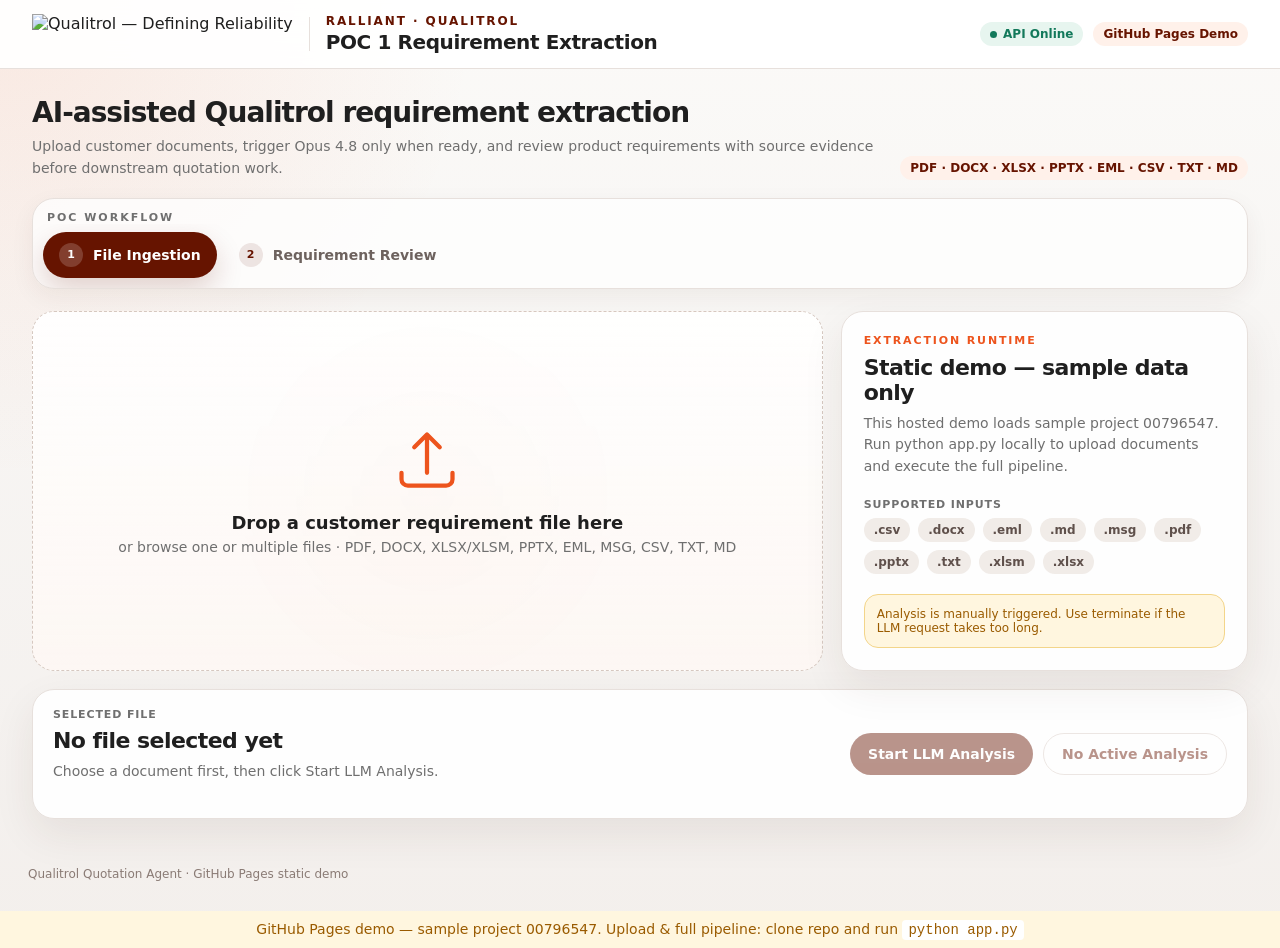
==== docs/index.html @ a20c7859 "Add GitHub Pages static demo for the webapp." ====
<!DOCTYPE html>
<html lang="en" data-static-host="github-pages">
<head>
  <meta charset="UTF-8" />
  <meta name="viewport" content="width=device-width, initial-scale=1.0" />
  <title>Qualitrol POC 1 Requirement Extraction</title>
  <style>
    :root {
      --ralliant-brown: #661400;
      --ralliant-orange: #ed541d;
      --ralliant-orange-soft: #fff1ea;
      --ink: #1f1f1f;
      --muted: #6f6f6f;
      --line: #e7e0dc;
      --paper: #ffffff;
      --workspace: #f7f5f3;
      --success: #13795b;
      --success-soft: #e7f5ef;
      --warning: #9a5b00;
      --warning-soft: #fff6df;
      --shadow: 0 16px 42px rgb(70 40 25 / 0.08);
      --shadow-soft: 0 8px 24px rgb(70 40 25 / 0.06);
      --radius-xl: 22px;
      --radius-lg: 16px;
      --radius-md: 12px;
    }

    * { box-sizing: border-box; }
    html { min-height: 100%; }
    body {
      margin: 0;
      min-height: 100vh;
      color: var(--ink);
      background:
        radial-gradient(circle at top left, rgb(237 84 29 / 0.10), transparent 30%),
        linear-gradient(180deg, #fbfaf8 0%, var(--workspace) 42%, #f3efec 100%);
      font-family: "Segoe UI", system-ui, -apple-system, BlinkMacSystemFont, sans-serif;
      -webkit-font-smoothing: antialiased;
    }

    button,
    input,
    textarea {
      font: inherit;
    }

    button {
      border: 0;
    }

    .topbar {
      position: sticky;
      top: 0;
      z-index: 30;
      border-bottom: 1px solid var(--line);
      background: rgb(255 255 255 / 0.92);
      backdrop-filter: blur(18px);
    }

    .topbar-inner {
      width: 100%;
      max-width: 1280px;
      margin: 0 auto;
      padding: 14px 32px;
      display: flex;
      align-items: center;
      justify-content: space-between;
      gap: 20px;
    }

    .brand-lockup {
      display: flex;
      align-items: center;
      gap: 14px;
      min-width: 0;
    }

    .brand-mark {
      width: 42px;
      height: 42px;
      border-radius: 14px;
      display: grid;
      place-items: center;
      color: #fff;
      background: linear-gradient(135deg, var(--ralliant-brown), var(--ralliant-orange));
      font-weight: 900;
      letter-spacing: -0.04em;
      box-shadow: 0 10px 24px rgb(102 20 0 / 0.22);
    }

    .brand-logo {
      height: 40px;
      width: auto;
      display: block;
    }

    .brand-divider {
      width: 1px;
      height: 34px;
      background: var(--line);
      margin: 0 2px;
    }

    .brand-eyebrow {
      margin: 0 0 3px;
      color: var(--ralliant-brown);
      font-size: 12px;
      font-weight: 800;
      letter-spacing: 0.16em;
      text-transform: uppercase;
    }

    .topbar h1 {
      margin: 0;
      font-size: 20px;
      font-weight: 800;
      line-height: 1.15;
      letter-spacing: -0.02em;
      text-align: left;
    }

    .topbar-actions {
      display: flex;
      align-items: center;
      justify-content: flex-end;
      gap: 10px;
      flex-wrap: wrap;
    }

    .app-shell {
      max-width: 1280px;
      margin: 0 auto;
      padding: 28px 32px 48px;
    }

    .poc-subheader {
      display: grid;
      grid-template-columns: minmax(0, 1fr) auto;
      gap: 20px;
      align-items: end;
      margin-bottom: 18px;
    }

    .poc-title {
      margin: 0;
      font-size: 28px;
      line-height: 1.12;
      letter-spacing: -0.035em;
      font-weight: 850;
    }

    .poc-copy {
      margin: 8px 0 0;
      color: var(--muted);
      font-size: 14px;
      line-height: 1.55;
    }

    .process-tabs {
      margin-bottom: 22px;
      border: 1px solid var(--line);
      border-radius: var(--radius-xl);
      background: rgb(255 255 255 / 0.76);
      box-shadow: var(--shadow-soft);
      overflow: hidden;
    }

    .process-tabs-header {
      display: flex;
      align-items: center;
      justify-content: space-between;
      gap: 12px;
      padding: 12px 14px 0;
    }

    .process-tabs-title {
      margin: 0;
      color: var(--muted);
      font-size: 11px;
      font-weight: 800;
      letter-spacing: 0.18em;
      text-transform: uppercase;
    }

    .nav-stack {
      display: flex;
      gap: 6px;
      overflow-x: auto;
      padding: 8px 10px 10px;
      scrollbar-width: thin;
    }

    .tab-btn {
      position: relative;
      min-height: 46px;
      display: inline-flex;
      align-items: center;
      gap: 10px;
      flex: 0 0 auto;
      padding: 10px 16px;
      border-radius: 999px;
      background: transparent;
      color: #6d625e;
      font-size: 14px;
      font-weight: 750;
      cursor: pointer;
      transition: transform 180ms ease, background 180ms ease, color 180ms ease, box-shadow 180ms ease;
    }

    .tab-btn:hover {
      transform: translateY(-1px);
      background: var(--ralliant-orange-soft);
      color: var(--ralliant-brown);
    }

    .tab-btn.active {
      background: var(--ralliant-brown);
      color: #fff;
      box-shadow: 0 12px 28px rgb(102 20 0 / 0.18);
    }

    .tab-btn span:first-child {
      width: 24px;
      height: 24px;
      display: inline-flex;
      align-items: center;
      justify-content: center;
      border-radius: 50%;
      background: rgb(102 20 0 / 0.10);
      color: var(--ralliant-brown);
      font-size: 11px;
      font-weight: 900;
    }

    .tab-btn.active span:first-child {
      background: rgb(255 255 255 / 0.18);
      color: #fff;
    }

    .workspace-grid,
    .two-column,
    .review-grid,
    .pricing-grid,
    .sync-grid {
      display: grid;
      gap: 18px;
    }

    .two-column {
      grid-template-columns: minmax(0, 1.32fr) minmax(320px, 0.68fr);
    }

    .review-grid,
    .sync-grid {
      grid-template-columns: repeat(2, minmax(0, 1fr));
    }

    .pricing-grid {
      grid-template-columns: 320px minmax(0, 1fr);
    }

    .tab-panel {
      display: none;
    }

    .tab-panel.active {
      display: block;
      animation: panelIn 300ms cubic-bezier(.2, .8, .2, 1);
    }

    @keyframes panelIn {
      from {
        opacity: 0;
        transform: translateY(8px) scale(0.992);
        filter: blur(2px);
      }
      to {
        opacity: 1;
        transform: translateY(0) scale(1);
        filter: blur(0);
      }
    }

    .hidden { display: none !important; }

    .card,
    .signal-card {
      border: 1px solid var(--line);
      border-radius: var(--radius-xl);
      background: rgb(255 255 255 / 0.92);
      box-shadow: var(--shadow);
    }

    .card {
      overflow: hidden;
    }

    .card-body,
    .signal-card {
      padding: 22px;
    }

    .section-kicker {
      margin: 0 0 8px;
      color: var(--ralliant-orange);
      font-size: 11px;
      font-weight: 850;
      letter-spacing: 0.17em;
      text-transform: uppercase;
    }

    .section-heading {
      margin: 0;
      color: var(--ink);
      font-size: 22px;
      font-weight: 820;
      letter-spacing: -0.025em;
    }

    .section-copy {
      margin: 8px 0 0;
      color: var(--muted);
      font-size: 14px;
      line-height: 1.55;
    }

    .badge {
      display: inline-flex;
      align-items: center;
      gap: 6px;
      border-radius: 999px;
      padding: 5px 10px;
      background: #f1ece8;
      color: #5f504b;
      font-size: 12px;
      font-weight: 780;
      white-space: nowrap;
    }

    .badge.success {
      background: var(--success-soft);
      color: var(--success);
    }

    .badge.accent {
      background: var(--ralliant-orange-soft);
      color: var(--ralliant-brown);
    }

    .status-dot {
      width: 7px;
      height: 7px;
      border-radius: 50%;
      background: currentColor;
    }

    .drop-zone {
      min-height: 310px;
      padding: 46px;
      display: flex;
      flex-direction: column;
      align-items: center;
      justify-content: center;
      text-align: center;
      border: 1.8px dashed #d6c8c0;
      border-radius: var(--radius-xl);
      background:
        linear-gradient(180deg, rgb(255 255 255 / 0.92), rgb(255 248 244 / 0.78)),
        radial-gradient(circle at center, rgb(237 84 29 / 0.10), transparent 48%);
      cursor: pointer;
      transition: transform 180ms ease, border-color 180ms ease, background 180ms ease, box-shadow 180ms ease;
    }

    .drop-zone:hover {
      transform: translateY(-2px);
      border-color: var(--ralliant-orange);
      box-shadow: 0 18px 40px rgb(237 84 29 / 0.10);
    }

    .drop-zone svg {
      width: 68px;
      height: 68px;
      color: var(--ralliant-orange);
      margin-bottom: 18px;
      transition: transform 220ms ease;
    }

    .drop-zone:hover svg {
      transform: translateY(-4px);
    }

    .drop-title {
      margin: 0;
      font-size: 18px;
      font-weight: 850;
    }

    .drop-subtitle {
      margin: 6px 0 0;
      color: var(--muted);
      font-size: 14px;
    }

    .file-queue {
      margin-top: 18px;
      display: grid;
      gap: 10px;
    }

    .file-pill {
      display: flex;
      align-items: center;
      justify-content: space-between;
      gap: 14px;
      padding: 12px 14px;
      border: 1px solid #efe4de;
      border-radius: 16px;
      background: #fffaf7;
      animation: fileIn 180ms ease both;
    }

    @keyframes fileIn {
      from { opacity: 0; transform: translateY(4px); }
      to { opacity: 1; transform: translateY(0); }
    }

    .file-pill-main {
      min-width: 0;
    }

    .file-pill-name {
      margin: 0;
      overflow: hidden;
      color: var(--ink);
      font-weight: 800;
      text-overflow: ellipsis;
      white-space: nowrap;
    }

    .file-pill-meta {
      margin: 3px 0 0;
      color: var(--muted);
      font-size: 12px;
    }

    .file-pill-remove {
      flex: 0 0 auto;
      width: 30px;
      height: 30px;
      border-radius: 50%;
      background: #fff;
      color: var(--ralliant-brown);
      border: 1px solid #eadbd3;
      cursor: pointer;
      transition: 160ms ease;
    }

    .file-pill-remove:hover {
      background: var(--ralliant-orange-soft);
      transform: scale(1.04);
    }

    .field-label {
      display: block;
      margin-bottom: 7px;
      color: var(--muted);
      font-size: 11px;
      font-weight: 820;
      letter-spacing: 0.08em;
      text-transform: uppercase;
    }

    .field-input {
      width: 100%;
      border: 1px solid #d6cbc5;
      border-radius: 12px;
      padding: 10px 12px;
      color: var(--ink);
      background: #fff;
      font-size: 14px;
      outline: none;
      transition: border-color 160ms ease, box-shadow 160ms ease;
    }

    .field-input:focus {
      border-color: var(--ralliant-orange);
      box-shadow: 0 0 0 4px rgb(237 84 29 / 0.11);
    }

    .button-row {
      display: flex;
      gap: 10px;
      flex-wrap: wrap;
      align-items: center;
    }

    .btn-primary,
    .btn-secondary {
      min-height: 42px;
      display: inline-flex;
      align-items: center;
      justify-content: center;
      gap: 8px;
      border-radius: 999px;
      padding: 10px 18px;
      font-size: 14px;
      font-weight: 820;
      cursor: pointer;
      transition: transform 160ms ease, background 160ms ease, box-shadow 160ms ease, opacity 160ms ease;
    }

    .btn-primary {
      color: #fff;
      background: var(--ralliant-brown);
      box-shadow: 0 10px 24px rgb(102 20 0 / 0.20);
    }

    .btn-primary:hover:not(:disabled) {
      transform: translateY(-1px);
      background: #7c1c00;
    }

    .btn-secondary {
      border: 1px solid #d8cbc4;
      color: var(--ralliant-brown);
      background: #fff;
    }

    .btn-secondary:hover:not(:disabled) {
      transform: translateY(-1px);
      background: var(--ralliant-orange-soft);
    }

    .btn-primary:disabled,
    .btn-secondary:disabled {
      cursor: not-allowed;
      opacity: 0.45;
      box-shadow: none;
    }

    .selected-card {
      padding: 18px 20px;
      display: flex;
      align-items: center;
      justify-content: space-between;
      gap: 20px;
    }

    .progress-card {
      padding: 18px 20px;
    }

    .progress-inline {
      display: flex;
      align-items: center;
      gap: 12px;
      color: #5f504b;
      font-weight: 760;
    }

    .spinner {
      width: 20px;
      height: 20px;
      border-radius: 50%;
      border: 3px solid #f2d5c9;
      border-top-color: var(--ralliant-orange);
      animation: spin 900ms linear infinite;
      flex: 0 0 auto;
    }

    @keyframes spin {
      to { transform: rotate(360deg); }
    }

    .result-head,
    .review-head,
    .card-head {
      padding: 16px 20px;
      display: flex;
      align-items: center;
      justify-content: space-between;
      gap: 14px;
      border-bottom: 1px solid var(--line);
    }

    .result-meta {
      display: flex;
      align-items: center;
      gap: 12px;
      min-width: 0;
    }

    .result-icon {
      width: 42px;
      height: 42px;
      display: grid;
      place-items: center;
      flex: 0 0 auto;
      border-radius: 14px;
      color: var(--success);
      background: var(--success-soft);
    }

    .stats-grid {
      padding: 18px 20px;
      display: grid;
      grid-template-columns: repeat(4, minmax(0, 1fr));
      gap: 12px;
    }

    .stat-tile {
      padding: 14px;
      border-radius: 16px;
      background: #fbf8f6;
      border: 1px solid #f0e8e3;
      text-align: center;
    }

    .stat-value {
      margin: 0;
      color: var(--ralliant-brown);
      font-size: 27px;
      font-weight: 900;
      letter-spacing: -0.04em;
    }

    .stat-label {
      margin: 2px 0 0;
      color: var(--muted);
      font-size: 11px;
      font-weight: 760;
      text-transform: uppercase;
      letter-spacing: 0.06em;
    }

    .result-actions {
      padding: 0 20px 20px;
    }

    .chip-row {
      display: flex;
      flex-wrap: wrap;
      gap: 8px;
      justify-content: flex-end;
    }

    .warning-box {
      margin-top: 14px;
      border: 1px solid #f3d58a;
      border-radius: 14px;
      background: var(--warning-soft);
      color: var(--warning);
      padding: 12px;
      font-size: 12px;
    }

    .empty-notice {
      margin-top: 18px;
      display: flex;
      align-items: flex-start;
      gap: 14px;
      padding: 18px 20px;
      border: 1px solid #f3d58a;
      border-radius: var(--radius-xl);
      background: var(--warning-soft);
    }

    .empty-notice-icon {
      flex: 0 0 auto;
      width: 34px;
      height: 34px;
      display: grid;
      place-items: center;
      border-radius: 50%;
      background: #f5c451;
      color: #7a4a00;
      font-weight: 900;
    }

    .missing-info-panel {
      margin-top: 18px;
      border: 1px solid #d8e4f0;
      border-radius: var(--radius-xl);
      background: #f7fafc;
      overflow: hidden;
    }

    .missing-info-head {
      padding: 14px 20px;
      display: flex;
      align-items: center;
      justify-content: space-between;
      gap: 12px;
      border-bottom: 1px solid #d8e4f0;
      background: #eef4f9;
    }

    .missing-info-list article {
      padding: 16px 20px;
      border-top: 1px solid #e8eef4;
    }

    .missing-info-list article:first-child {
      border-top: 0;
    }

    .priority-high {
      background: #fde8e8;
      color: #9b1c1c;
    }

    .priority-medium {
      background: #fff6df;
      color: #9a5b00;
    }

    .priority-low {
      background: #eef4f9;
      color: #3d5a73;
    }

    pre {
      margin: 0;
      padding: 18px 20px;
      max-height: 480px;
      overflow: auto;
      white-space: pre-wrap;
      color: #4d4542;
      background: #fffdfc;
      font-family: Consolas, "Courier New", monospace;
      font-size: 12px;
      line-height: 1.55;
    }

    table {
      width: 100%;
      border-collapse: collapse;
      font-size: 14px;
    }

    th,
    td {
      padding: 12px 14px;
      border-bottom: 1px solid #f0e8e3;
      text-align: left;
      vertical-align: top;
    }

    th {
      background: #fbf8f6;
      color: var(--muted);
      font-size: 11px;
      font-weight: 850;
      letter-spacing: 0.06em;
      text-transform: uppercase;
    }

    td.text-right,
    th.text-right {
      text-align: right;
    }

    .requirements-list article,
    .requirements-list > div {
      padding: 18px 20px;
      border-top: 1px solid #f0e8e3;
    }

    blockquote {
      margin: 12px 0 0;
      border-left: 4px solid var(--ralliant-orange);
      border-radius: 0 12px 12px 0;
      background: var(--ralliant-orange-soft);
      padding: 10px 12px;
      color: #5f504b;
      font-size: 12px;
      line-height: 1.5;
    }

    .app-footer {
      max-width: 1440px;
      margin: 0;
      padding: 0 28px 30px;
      color: #8a7b75;
      text-align: left;
      font-size: 12px;
    }

    @media (max-width: 980px) {
      .topbar-inner,
      .poc-subheader,
      .selected-card,
      .result-head,
      .review-head,
      .card-head {
        align-items: flex-start;
        flex-direction: column;
      }

      .topbar-inner,
      .poc-subheader {
        display: flex;
      }

      .two-column,
      .review-grid,
      .pricing-grid,
      .sync-grid,
      .stats-grid {
        grid-template-columns: 1fr;
      }
    }
  </style>
</head>
<body>
  <header class="topbar">
    <div class="topbar-inner">
      <div class="brand-lockup">
        <img src="/static/qualitrol-logo.png" alt="Qualitrol — Defining Reliability" class="brand-logo" />
        <div class="brand-divider"></div>
        <div>
          <p class="brand-eyebrow">Ralliant · Qualitrol</p>
          <h1>POC 1 Requirement Extraction</h1>
        </div>
      </div>
      <div class="topbar-actions">
        <span class="badge success"><span class="status-dot"></span> API Online</span>
        <span class="badge accent" id="llm-mode-badge">Checking AI Runtime</span>
      </div>
    </div>
  </header>

  <div class="app-shell">
    <section class="poc-subheader">
      <div>
        <h2 class="poc-title">AI-assisted Qualitrol requirement extraction</h2>
        <p class="poc-copy">Upload customer documents, trigger Opus 4.8 only when ready, and review product requirements with source evidence before downstream quotation work.</p>
      </div>
      <div class="badge accent">PDF · DOCX · XLSX · PPTX · EML · CSV · TXT · MD</div>
    </section>

    <nav class="process-tabs">
      <div class="process-tabs-header">
        <p class="process-tabs-title">POC Workflow</p>
      </div>
      <div class="nav-stack" role="tablist" aria-label="POC workflow tabs">
        <button class="tab-btn active" data-tab="ingestion" type="button">
          <span>1</span>
          <span>File Ingestion</span>
        </button>
        <button class="tab-btn" data-tab="boq" type="button">
          <span>2</span>
          <span>Requirement Review</span>
        </button>
        <button class="tab-btn hidden" data-tab="pricing" type="button">
          <span>3</span>
          <span>Dynamic Pricing</span>
        </button>
        <button class="tab-btn hidden" data-tab="sync" type="button">
          <span>4</span>
          <span>Sync Dashboard</span>
        </button>
      </div>
    </nav>

    <main class="content-main">
      <section id="tab-ingestion" class="tab-panel active">
        <div class="two-column">
          <div id="drop-zone" class="drop-zone">
            <svg fill="none" stroke="currentColor" stroke-width="1.5" viewBox="0 0 24 24" aria-hidden="true">
              <path stroke-linecap="round" stroke-linejoin="round" d="M3 16.5v2.25A2.25 2.25 0 005.25 21h13.5A2.25 2.25 0 0021 18.75V16.5m-13.5-9L12 3m0 0l4.5 4.5M12 3v13.5" />
            </svg>
            <p class="drop-title">Drop a customer requirement file here</p>
            <p class="drop-subtitle">or browse one or multiple files · PDF, DOCX, XLSX/XLSM, PPTX, EML, MSG, CSV, TXT, MD</p>
            <input type="file" id="file-input" class="hidden" multiple accept=".pdf,.docx,.xlsx,.xlsm,.pptx,.eml,.msg,.csv,.txt,.md" />
          </div>

          <aside class="signal-card">
            <p class="section-kicker">Extraction Runtime</p>
            <h3 class="section-heading" id="runtime-title">Loading POC 1 status...</h3>
            <p class="section-copy" id="runtime-copy">Checking whether the app will call an LLM endpoint or use local rules.</p>
            <div style="margin-top: 20px;">
              <span class="field-label">Supported Inputs</span>
              <div id="supported-types" class="chip-row" style="justify-content: flex-start;">
                <span class="badge">Loading...</span>
              </div>
            </div>
            <div class="warning-box" style="margin-top: 20px;">
              Analysis is manually triggered. Use terminate if the LLM request takes too long.
            </div>
          </aside>
        </div>

        <div class="card" style="margin-top: 18px;">
          <div class="selected-card">
            <div>
              <span class="field-label">Selected File</span>
              <h3 class="section-heading" id="selected-file-name">No file selected yet</h3>
              <p class="section-copy" id="selected-file-meta">Choose a document first, then click Start LLM Analysis.</p>
              <div id="selected-files-list" class="file-queue"></div>
            </div>
            <div class="button-row">
              <button id="btn-start-analysis" class="btn-primary" disabled>Start LLM Analysis</button>
              <button id="btn-cancel-analysis" class="btn-secondary" disabled>No Active Analysis</button>
            </div>
          </div>
        </div>

        <div id="upload-progress" class="hidden card progress-card" style="margin-top: 18px;">
          <div class="progress-inline">
            <span class="spinner"></span>
            <span>Extracting file text, selecting Qualitrol requirements, and preparing evidence snippets...</span>
          </div>
        </div>

        <div id="upload-result" class="hidden card" style="margin-top: 18px;">
          <div class="result-head">
            <div class="result-meta">
              <div class="result-icon">
                <svg width="20" height="20" fill="none" stroke="currentColor" stroke-width="2" viewBox="0 0 24 24" aria-hidden="true">
                  <path stroke-linecap="round" stroke-linejoin="round" d="M4.5 12.75l6 6 9-13.5"/>
                </svg>
              </div>
              <div>
                <h3 class="section-heading" id="upload-filename">-</h3>
                <p class="section-copy" id="upload-meta">-</p>
              </div>
            </div>
            <span class="badge success">Extracted</span>
          </div>
          <div class="stats-grid">
            <div class="stat-tile"><p class="stat-value" id="stat-items">0</p><p class="stat-label">Requirements</p></div>
            <div class="stat-tile"><p class="stat-value" id="stat-confidence">-</p><p class="stat-label">Confidence</p></div>
            <div class="stat-tile"><p class="stat-value" id="stat-time">-</p><p class="stat-label">Processing</p></div>
            <div class="stat-tile"><p class="stat-value" id="stat-case">-</p><p class="stat-label">Case ID</p></div>
          </div>
          <div class="result-actions">
            <button id="goto-boq" class="btn-primary">Review Requirements & Evidence</button>
          </div>
        </div>
      </section>

      <section id="tab-boq" class="tab-panel">
        <div class="review-head card">
          <div class="card-body" style="padding: 0;">
            <p class="section-kicker">Review</p>
            <h2 class="section-heading">Requirement Review - Source + Evidence</h2>
            <p class="section-copy">Validate extracted Qualitrol product needs before handing results to pricing, CRM, or proposal generation.</p>
          </div>
          <span class="badge" id="boq-status">Pending Review</span>
        </div>

        <div class="card" style="margin-top: 18px;">
          <div class="card-body">
            <div style="display: flex; justify-content: space-between; gap: 16px; align-items: flex-start;">
              <div>
                <p class="section-kicker">Extraction Summary</p>
                <p id="extraction-summary" class="section-copy">Load the sample or upload a document to see extracted requirements.</p>
              </div>
              <div id="feature-chips" class="chip-row"></div>
            </div>
            <div id="warnings-list" class="hidden warning-box"></div>
          </div>
        </div>

        <div id="empty-extraction-notice" class="hidden empty-notice">
          <div class="empty-notice-icon">!</div>
          <div>
            <h3 class="section-heading" style="font-size:17px;">No requirements extracted from your upload</h3>
            <p class="section-copy" id="empty-extraction-detail" style="margin-top:4px;"></p>
          </div>
        </div>

        <div id="missing-info-panel" class="hidden missing-info-panel">
          <div class="missing-info-head">
            <div>
              <p class="section-kicker" style="margin-bottom:4px;">Clarifications</p>
              <h3 class="section-heading" style="font-size:18px;">Missing Information Questions</h3>
              <p class="section-copy" style="margin-top:4px;">Items to confirm with the customer before finalizing the BOQ.</p>
            </div>
            <span class="badge" id="missing-info-count">0 open</span>
          </div>
          <div id="missing-info-list" class="missing-info-list"></div>
        </div>

        <div class="review-grid" style="margin-top: 18px;">
          <div class="card">
            <div class="card-head">
              <h3 class="section-heading">Source Text Preview</h3>
              <span class="badge" id="source-badge">raw_specification.txt</span>
            </div>
            <pre id="source-doc">Loading source document...</pre>
          </div>

          <div class="card">
            <div class="card-head">
              <h3 class="section-heading">Qualitrol Product Lines</h3>
              <span class="badge accent" id="boq-ref">-</span>
            </div>
            <div style="overflow:auto; max-height: 480px;">
              <table>
                <thead>
                  <tr>
                    <th>#</th>
                    <th>Product Code</th>
                    <th>Description</th>
                    <th class="text-right">Qty</th>
                    <th>Tech Params</th>
                  </tr>
                </thead>
                <tbody id="boq-table-body">
                  <tr><td colspan="5" style="text-align:center; color: var(--muted); padding: 32px;">Loading BOQ...</td></tr>
                </tbody>
              </table>
            </div>
            <div class="button-row" style="justify-content: flex-end; padding: 16px 20px;">
              <button class="btn-secondary" id="btn-reload-boq">Reload Sample</button>
              <button class="btn-primary" id="btn-approve-boq">Mark Extraction Reviewed</button>
            </div>
          </div>
        </div>

        <div class="card" style="margin-top: 18px;">
          <div class="card-head">
            <h3 class="section-heading">Requirement Evidence List</h3>
          </div>
          <div id="requirements-list" class="requirements-list">
            <div style="text-align:center; color: var(--muted);">No requirements loaded yet</div>
          </div>
        </div>
      </section>

      <section id="tab-pricing" class="tab-panel">
        <div>
          <p class="section-kicker">Pricing</p>
          <h2 class="poc-title">Dynamic Pricing Engine</h2>
          <p class="poc-copy">Excel pricing formulas embedded in backend Python. This area is hidden from the current POC navigation but kept for compatibility.</p>
        </div>
        <div class="pricing-grid" style="margin-top: 18px;">
          <div class="card">
            <div class="card-body">
              <h3 class="section-heading">Pricing Inputs</h3>
              <div style="margin-top: 16px;">
                <label class="field-label" for="input-cost">Base Cost (USD)</label>
                <input type="number" id="input-cost" class="field-input" value="10000" min="0" step="100" />
              </div>
              <div style="margin-top: 14px;">
                <label class="field-label" for="input-margin">Gross Margin (%)</label>
                <input type="number" id="input-margin" class="field-input" value="25" min="0" max="99" step="1" />
              </div>
              <div style="margin-top: 14px;">
                <label class="field-label" for="input-discount">Customer Discount (%)</label>
                <input type="number" id="input-discount" class="field-input" value="12" min="0" max="100" step="1" />
              </div>
              <button id="btn-calculate" class="btn-primary" style="margin-top: 18px; width: 100%;">Calculate</button>
              <p id="pricing-error" class="hidden" style="color: #b42318; font-size: 12px; margin-top: 10px;"></p>
            </div>
          </div>
          <div class="card">
            <div class="card-body">
              <div class="stats-grid" style="padding:0; grid-template-columns: repeat(2,minmax(0,1fr));">
                <div class="stat-tile">
                  <p class="stat-label">Final Unit Price</p>
                  <p class="stat-value" id="result-unit-price">-</p>
                  <p class="section-copy" id="result-formula">Run a calculation to see results</p>
                </div>
                <div class="stat-tile">
                  <p class="stat-label">Quotation Grand Total</p>
                  <p class="stat-value" id="result-grand-total">-</p>
                  <p class="section-copy" id="result-terms">-</p>
                </div>
              </div>
            </div>
            <div style="overflow:auto;">
              <table>
                <thead>
                  <tr>
                    <th>Product</th>
                    <th class="text-right">Qty</th>
                    <th class="text-right">Unit Price</th>
                    <th class="text-right">Disc %</th>
                    <th class="text-right">Net Unit</th>
                    <th class="text-right">Line Total</th>
                  </tr>
                </thead>
                <tbody id="pricing-table-body">
                  <tr><td colspan="6" style="text-align:center; color: var(--muted); padding: 32px;">No pricing calculated yet</td></tr>
                </tbody>
              </table>
            </div>
          </div>
        </div>
      </section>

      <section id="tab-sync" class="tab-panel">
        <div>
          <p class="section-kicker">Sync</p>
          <h2 class="poc-title">Sync & Document Generation Dashboard</h2>
          <p class="poc-copy">Mock Salesforce status and conditional Word assembly. Hidden from current POC navigation.</p>
        </div>
        <div class="sync-grid" style="margin-top: 18px;">
          <div class="card">
            <div class="card-body">
              <h3 class="section-heading">Salesforce Sync</h3>
              <dl id="sf-details" style="font-size: 14px;">
                <div style="display:flex; justify-content:space-between; padding: 10px 0; border-bottom: 1px solid var(--line);">
                  <dt style="color: var(--muted);">Status</dt>
                  <dd style="margin:0;">Loading...</dd>
                </div>
              </dl>
            </div>
          </div>
          <div class="card">
            <div class="card-body">
              <div style="display:flex; justify-content:space-between; gap: 12px;">
                <h3 class="section-heading">Word DocGen</h3>
                <span class="badge accent" id="docgen-badge">Engine Ready</span>
              </div>
              <ul id="docgen-rules" style="color: var(--muted); line-height: 1.7;">
                <li>Loading rules...</li>
              </ul>
              <button id="btn-generate-doc" class="btn-primary" style="width:100%;">Generate Quotation Document</button>
            </div>
          </div>
        </div>
        <div id="docgen-result" class="hidden card" style="margin-top: 18px;">
          <div class="card-body">
            <h3 class="section-heading" id="docgen-filename">-</h3>
            <p class="section-copy" id="docgen-meta">-</p>
            <div class="sync-grid" style="margin-top: 14px;">
              <div class="warning-box" style="background: var(--success-soft); color: var(--success); border-color: #a7dec8;">
                <strong>Clauses Included</strong>
                <ul id="docgen-included"></ul>
              </div>
              <div class="warning-box">
                <strong>Clauses Stripped</strong>
                <ul id="docgen-stripped"></ul>
              </div>
            </div>
          </div>
        </div>
      </section>
    </main>
  </div>

  <footer class="app-footer">
    Qualitrol Quotation Agent · GitHub Pages static demo
  </footer>


  <div style="background:#fff6df;border-bottom:1px solid #f0dca0;color:#9a5b00;padding:10px 32px;text-align:center;font-size:14px;">
    GitHub Pages demo — sample project 00796547. Upload &amp; full pipeline: clone repo and run <code style="background:#fff;padding:2px 6px;border-radius:4px;">python app.py</code>
  </div>

  <script src="static/app.js"></script>
</body>
</html>
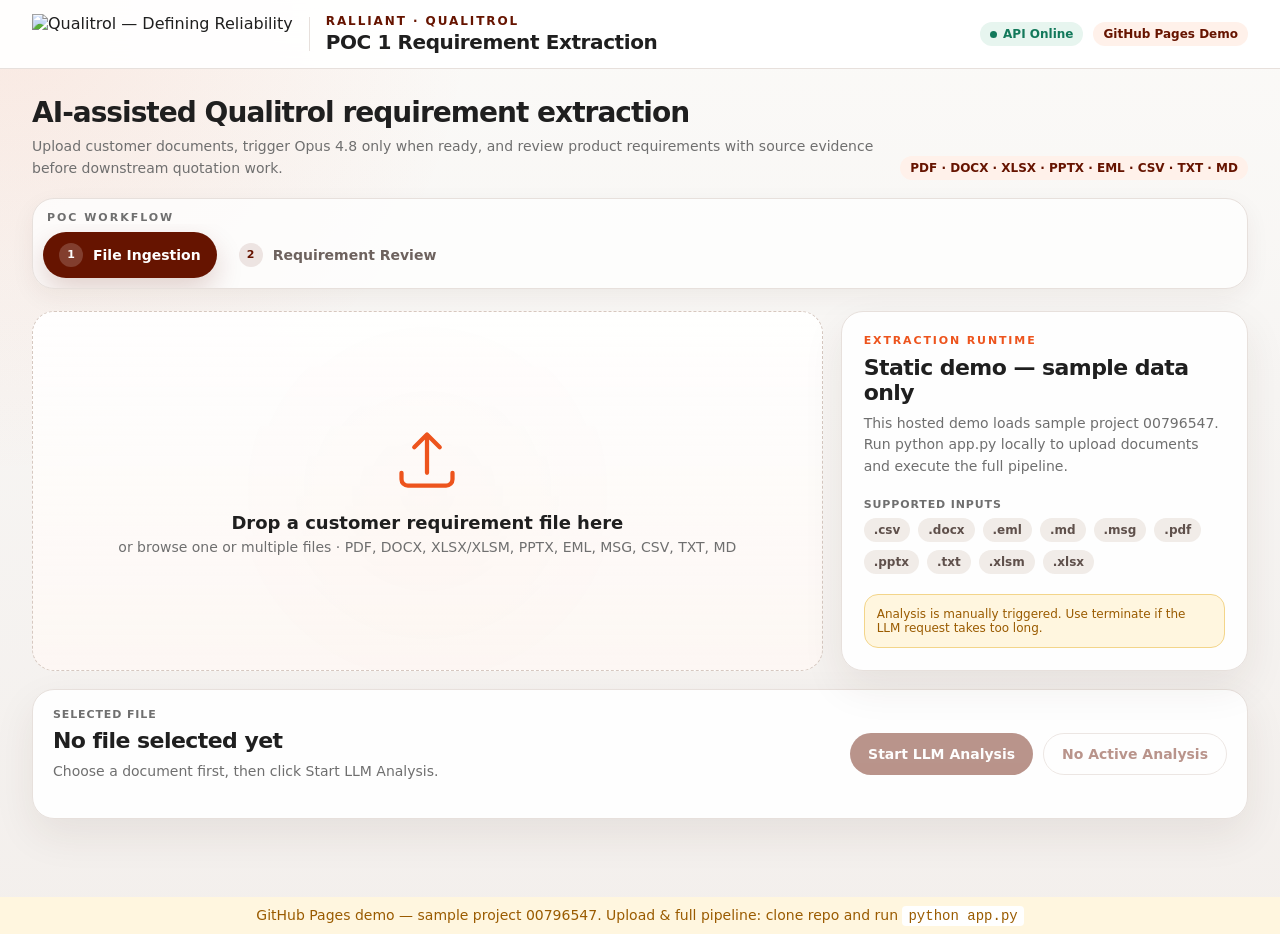
==== commit 96dec815: "Collapse Clarifications and Evidence List by default; remove footer text." ====
--- a/docs/index.html
+++ b/docs/index.html
@@ -972,15 +972,22 @@
         </div>
 
         <div id="missing-info-panel" class="hidden missing-info-panel">
-          <div class="missing-info-head">
+          <div class="missing-info-head" style="cursor:pointer;user-select:none;" onclick="toggleCollapsible('missing-info-body','missing-info-chevron')">
             <div>
               <p class="section-kicker" style="margin-bottom:4px;">Clarifications</p>
               <h3 class="section-heading" style="font-size:18px;">Missing Information Questions</h3>
               <p class="section-copy" style="margin-top:4px;">Items to confirm with the customer before finalizing the BOQ.</p>
             </div>
-            <span class="badge" id="missing-info-count">0 open</span>
-          </div>
-          <div id="missing-info-list" class="missing-info-list"></div>
+            <div style="display:flex;align-items:center;gap:10px;flex-shrink:0;">
+              <span class="badge" id="missing-info-count">0 open</span>
+              <button type="button" style="background:none;border:1px solid var(--line);border-radius:8px;padding:4px 10px;cursor:pointer;font-size:13px;color:var(--muted);display:flex;align-items:center;gap:4px;" onclick="event.stopPropagation();toggleCollapsible('missing-info-body','missing-info-chevron')">
+                <span id="missing-info-chevron" style="display:inline-block;transition:transform .2s;transform:rotate(0deg);">▾</span> 展开
+              </button>
+            </div>
+          </div>
+          <div id="missing-info-body" style="display:none;">
+            <div id="missing-info-list" class="missing-info-list"></div>
+          </div>
         </div>
 
         <div class="review-grid" style="margin-top: 18px;">
@@ -1021,10 +1028,13 @@
         </div>
 
         <div class="card" style="margin-top: 18px;">
-          <div class="card-head">
+          <div class="card-head" style="cursor:pointer;user-select:none;" onclick="toggleCollapsible('requirements-list','requirements-chevron')">
             <h3 class="section-heading">Requirement Evidence List</h3>
-          </div>
-          <div id="requirements-list" class="requirements-list">
+            <button type="button" style="background:none;border:1px solid var(--line);border-radius:8px;padding:4px 10px;cursor:pointer;font-size:13px;color:var(--muted);display:flex;align-items:center;gap:4px;" onclick="event.stopPropagation();toggleCollapsible('requirements-list','requirements-chevron')">
+              <span id="requirements-chevron" style="display:inline-block;transition:transform .2s;transform:rotate(0deg);">▾</span> 展开
+            </button>
+          </div>
+          <div id="requirements-list" class="requirements-list" style="display:none;">
             <div style="text-align:center; color: var(--muted);">No requirements loaded yet</div>
           </div>
         </div>
@@ -1143,9 +1153,7 @@
     </main>
   </div>
 
-  <footer class="app-footer">
-    Qualitrol Quotation Agent · GitHub Pages static demo
-  </footer>
+  <footer class="app-footer"></footer>
 
 
   <div style="background:#fff6df;border-bottom:1px solid #f0dca0;color:#9a5b00;padding:10px 32px;text-align:center;font-size:14px;">
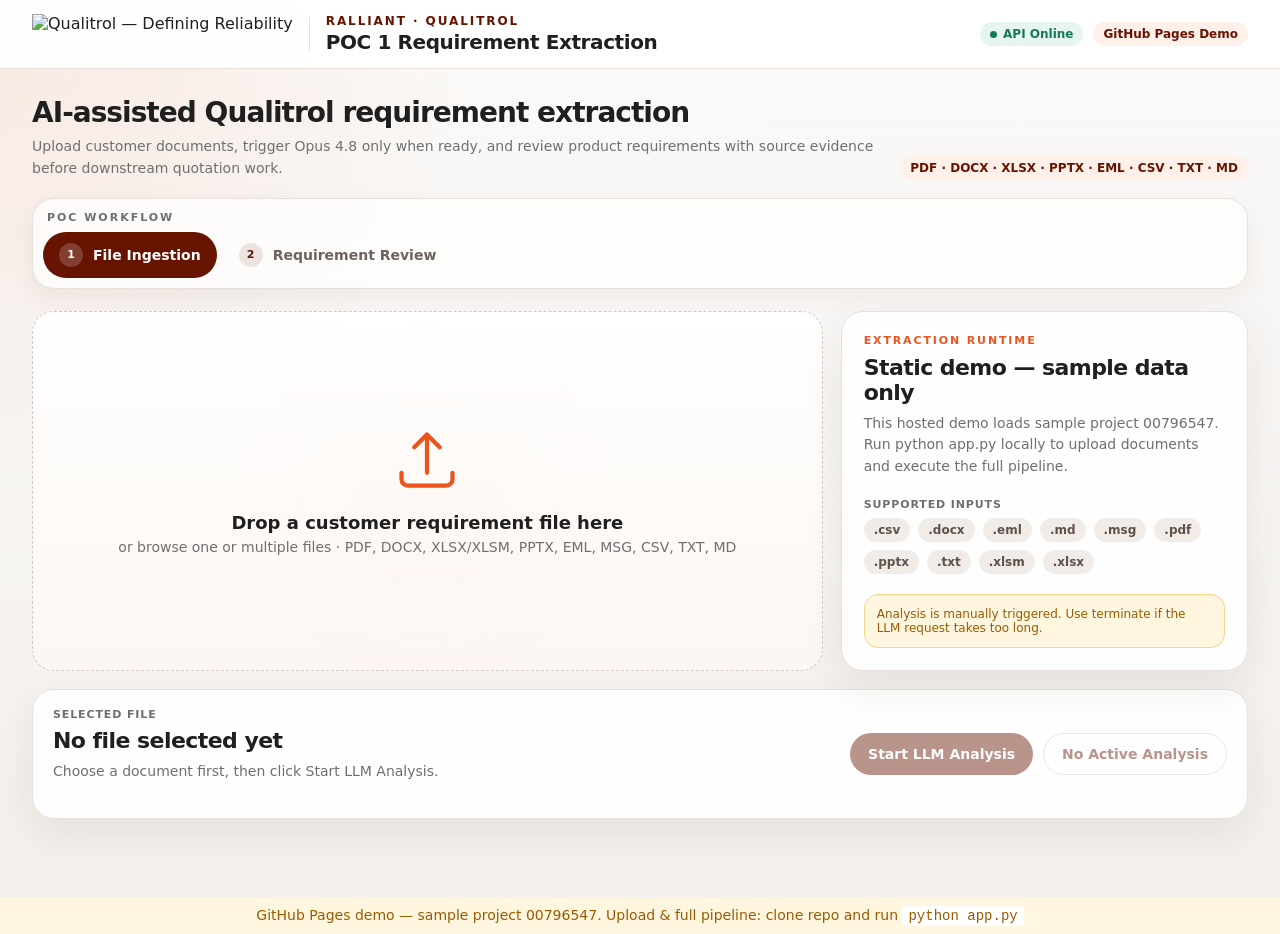
==== commit 54fa4a1f: "Remove box-shadow from active tab button." ====
--- a/docs/index.html
+++ b/docs/index.html
@@ -216,7 +216,7 @@
     .tab-btn.active {
       background: var(--ralliant-brown);
       color: #fff;
-      box-shadow: 0 12px 28px rgb(102 20 0 / 0.18);
+      box-shadow: none;
     }
 
     .tab-btn span:first-child {
